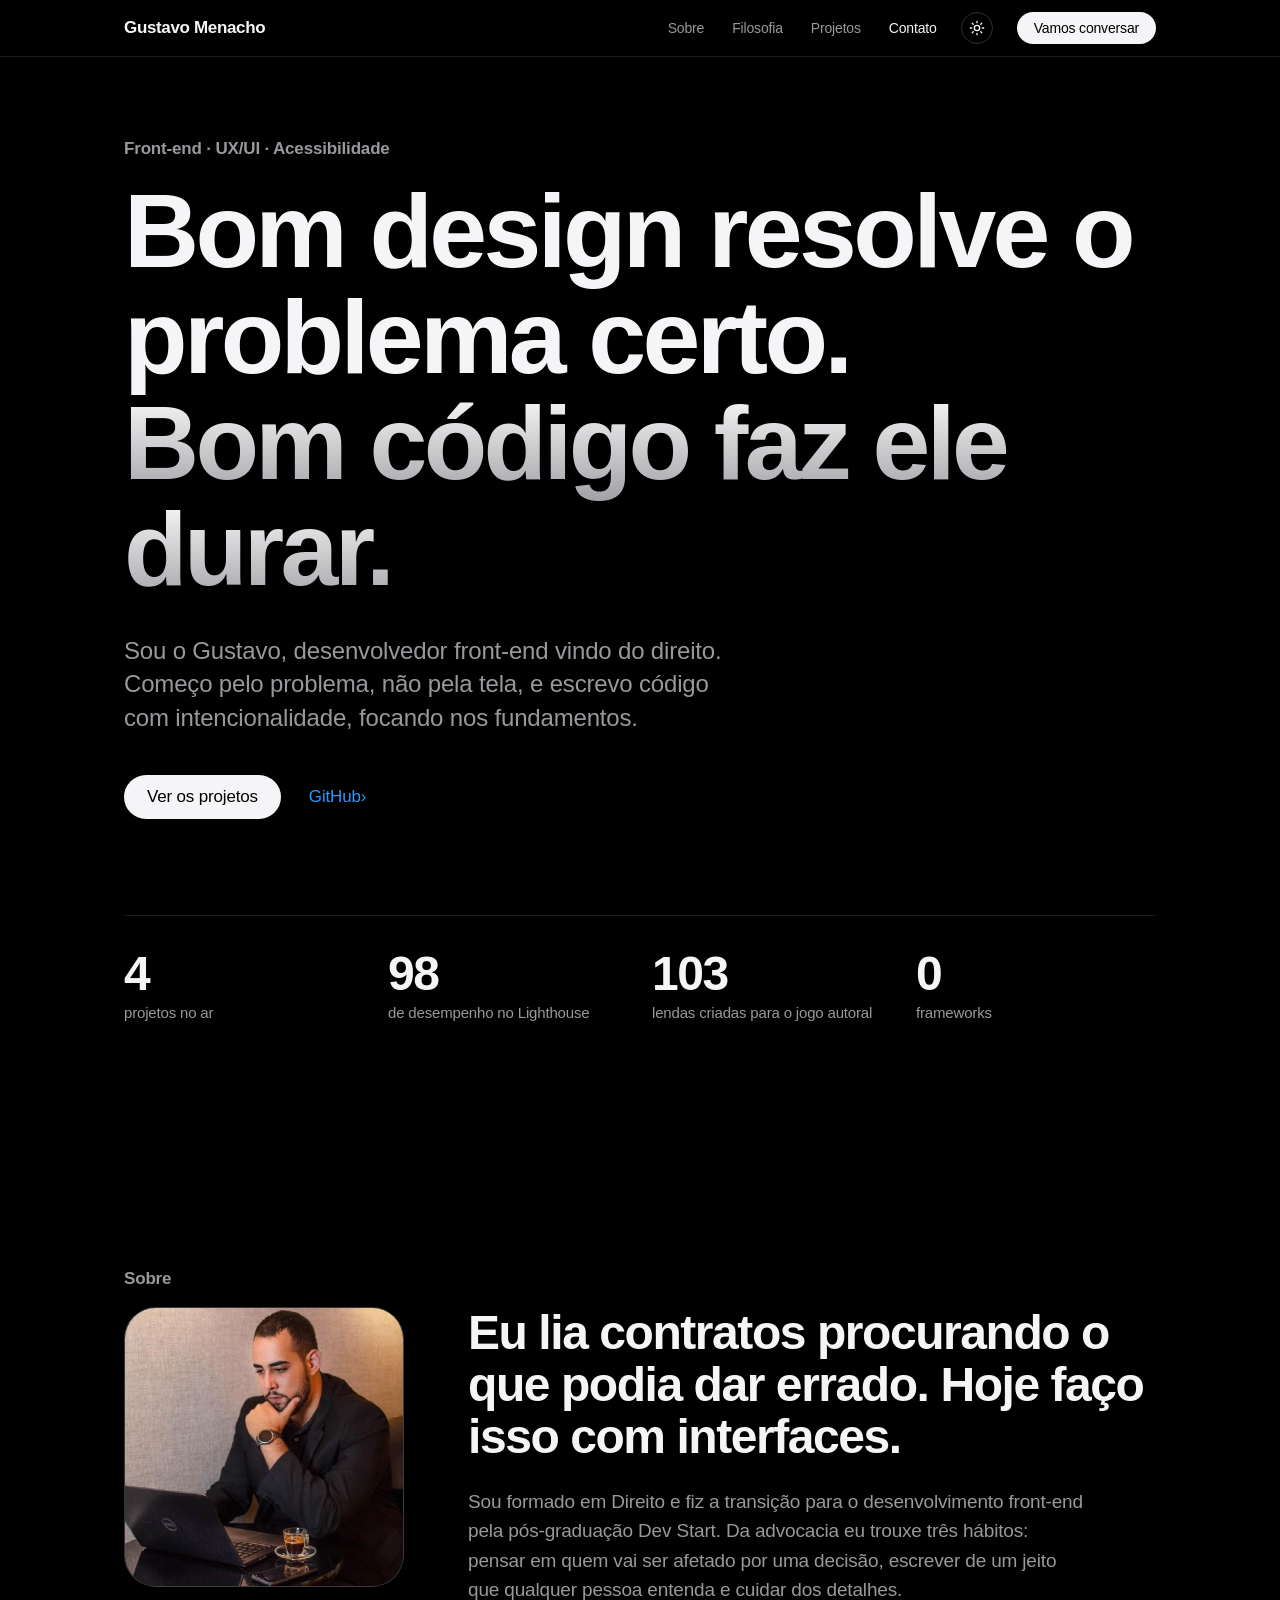
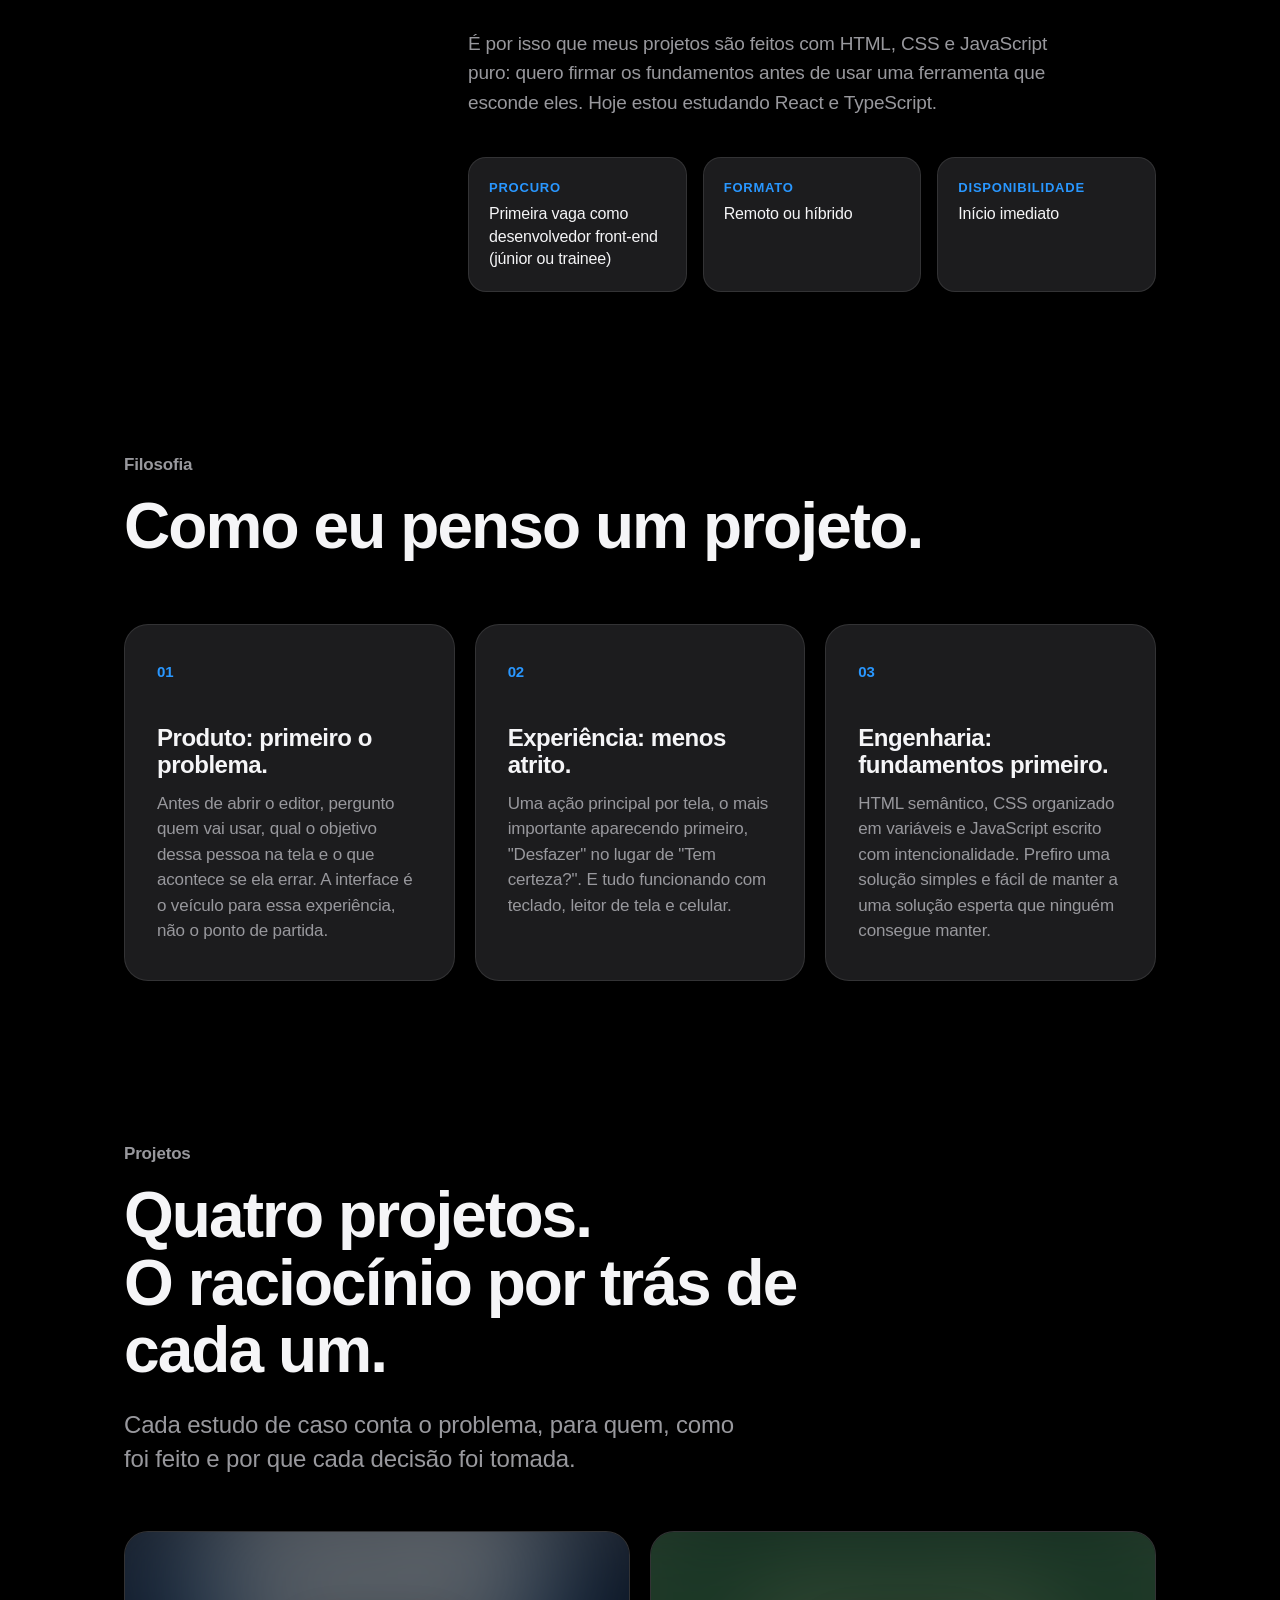
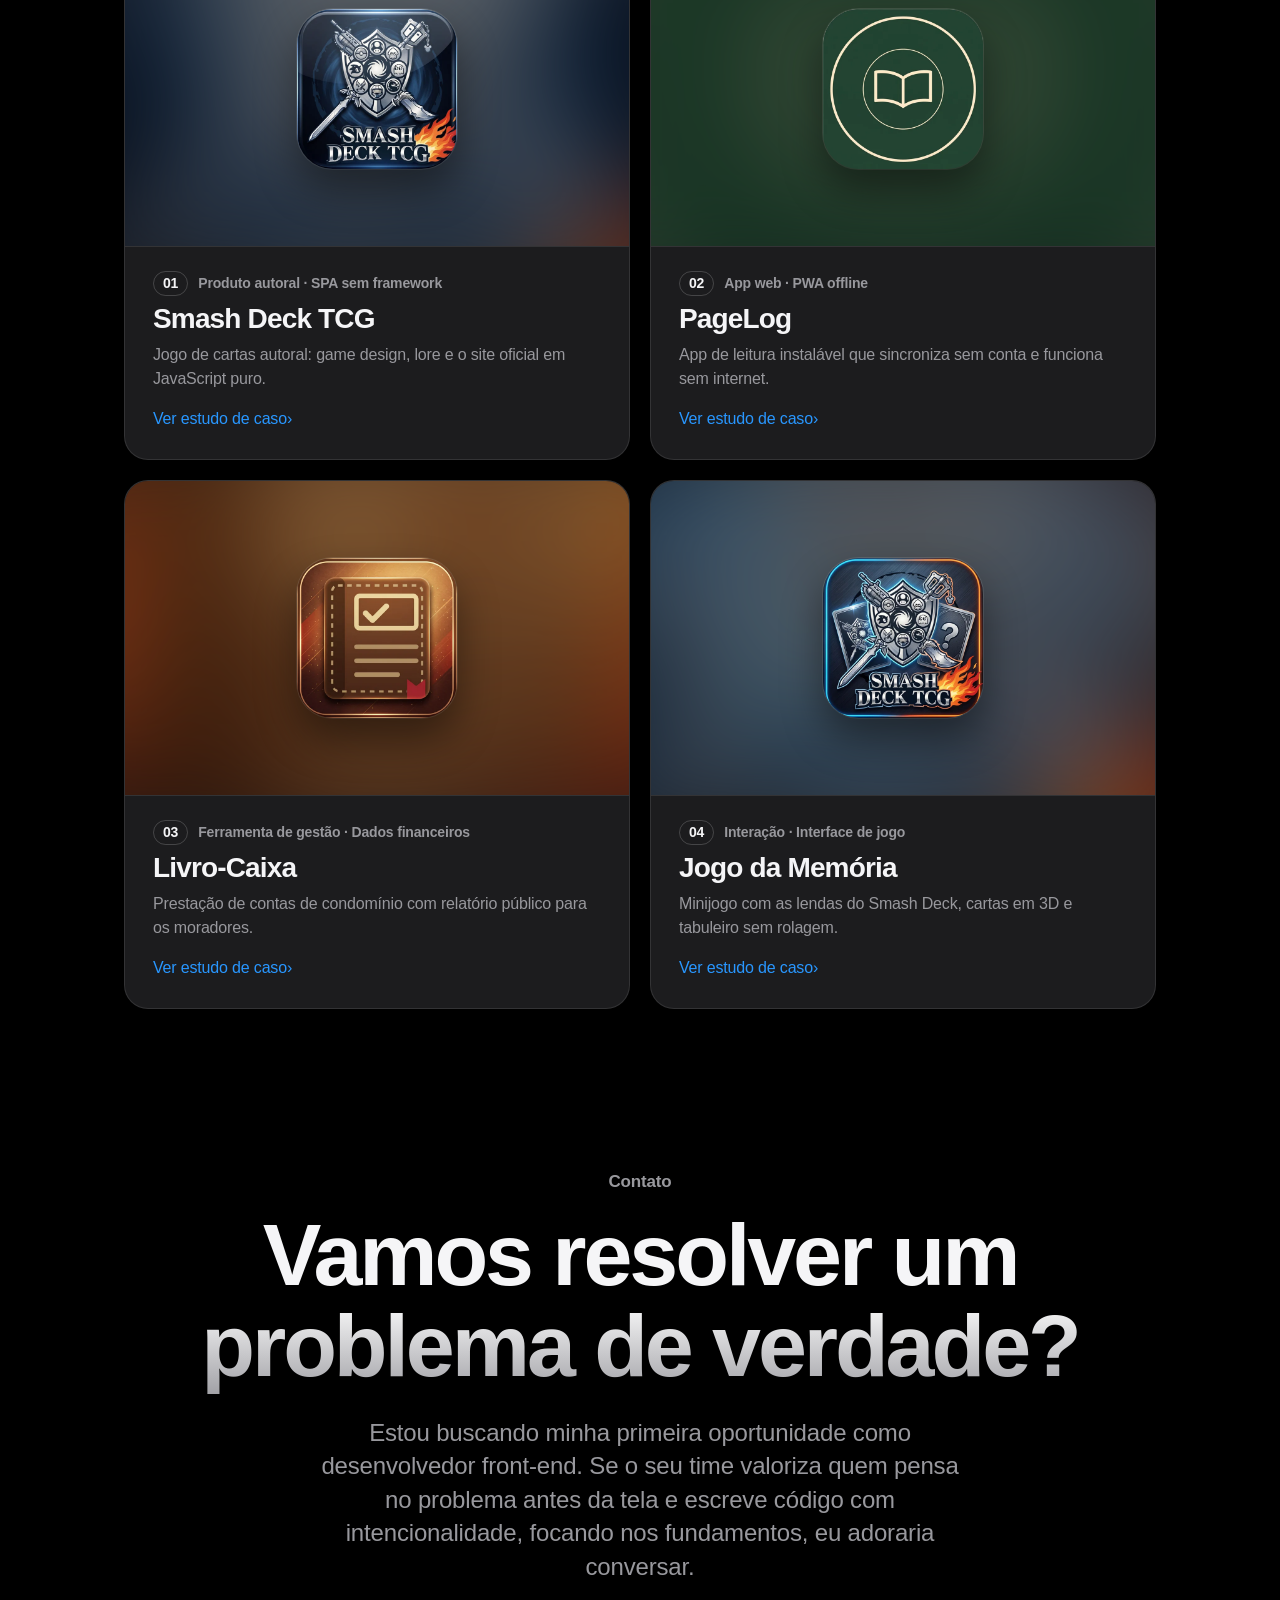
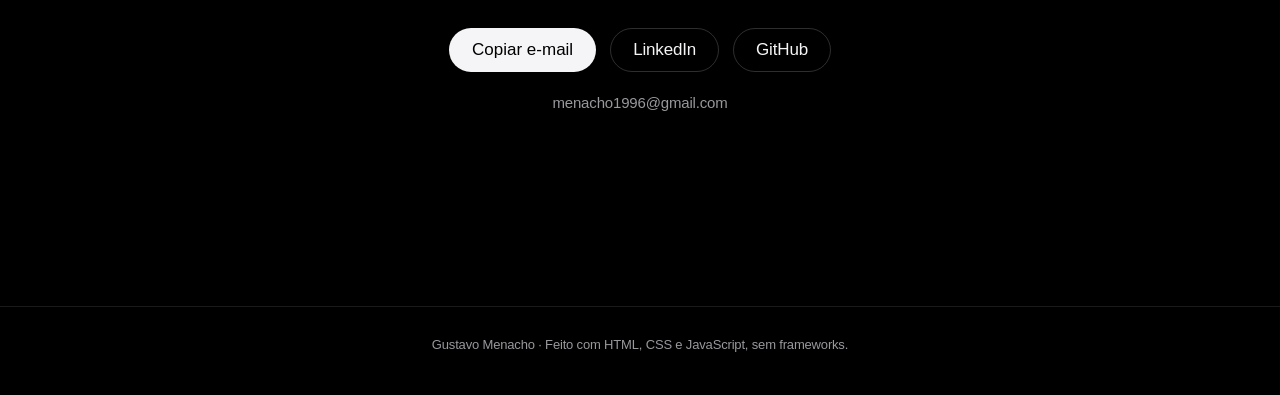
==== index.html @ 3d8b978d "primeira versão do portfólio" ====
<!doctype html>
<html lang="pt-BR">
  <head>
    <meta charset="UTF-8" />
    <meta name="viewport" content="width=device-width, initial-scale=1.0" />
    <title>Gustavo Menacho · Desenvolvedor Front-end</title>
    <meta
      name="description"
      content="Portfólio de Gustavo Menacho, desenvolvedor front-end. Quatro projetos contados pelo problema, pelas decisões e pelos resultados."
    />
    <meta name="theme-color" content="#000000" />

    <!-- previa quando o link e compartilhado (LinkedIn, WhatsApp...) -->
    <!-- depois de publicar, troque o endereco abaixo pelo endereco real do site -->
    <meta property="og:type" content="website" />
    <meta property="og:locale" content="pt_BR" />
    <meta property="og:url" content="https://gustavomenacho.netlify.app/" />
    <meta property="og:title" content="Gustavo Menacho · Desenvolvedor Front-end" />
    <meta property="og:description" content="Quatro projetos contados pelo problema, pelas decisões e pelos resultados. Do direito ao front-end." />
    <meta property="og:image" content="https://gustavomenacho.netlify.app/assets/og-imagem.jpg" />
    <meta property="og:image:width" content="1200" />
    <meta property="og:image:height" content="630" />
    <meta property="og:image:alt" content="Gustavo Menacho, desenvolvedor front-end, e prévias de quatro projetos" />
    <meta name="twitter:card" content="summary_large_image" />
    <link
      rel="icon"
      href="data:image/svg+xml,%3Csvg xmlns='http://www.w3.org/2000/svg' viewBox='0 0 64 64'%3E%3Crect width='64' height='64' rx='14' fill='%23000'/%3E%3Ctext x='50%25' y='54%25' text-anchor='middle' dominant-baseline='middle' font-family='Helvetica,Arial' font-weight='700' font-size='36' fill='%23f5f5f7'%3EG%3C/text%3E%3C/svg%3E"
    />
    <link rel="stylesheet" href="style.css" />
    <!-- avisa o css que o javascript esta ligado (as animacoes so escondem o conteudo nesse caso) -->
    <script>
      document.documentElement.classList.add("js");

      // aplica o tema salvo antes da pagina aparecer (pra nao piscar)
      let temaSalvo = null;
      try {
        temaSalvo = localStorage.getItem("portfolio-tema");
      } catch (error) {}
      if (temaSalvo === "light") {
        document.documentElement.dataset.theme = "light";
      }
    </script>
  </head>
  <body>
    <a class="skip-link" href="#conteudo">Pular para o conteúdo</a>

    <!-- ========== NAVEGACAO ========== -->
    <header class="nav">
      <nav class="nav-inner" aria-label="Principal">
        <a class="nav-logo" href="#topo">Gustavo Menacho</a>
        <ul class="nav-links">
          <li><a href="#sobre">Sobre</a></li>
          <li><a href="#filosofia">Filosofia</a></li>
          <li><a href="#projetos">Projetos</a></li>
          <li><a href="#contato">Contato</a></li>
        </ul>
        <!-- botao de tema: no escuro mostra o sol, no claro mostra a lua -->
        <button class="tema-botao" type="button" id="temaBotao" aria-label="Ativar tema claro">
          <svg class="icone-sol" viewBox="0 0 24 24" aria-hidden="true">
            <circle cx="12" cy="12" r="4" />
            <path d="M12 2v2M12 20v2M4.9 4.9l1.4 1.4M17.7 17.7l1.4 1.4M2 12h2M20 12h2M4.9 19.1l1.4-1.4M17.7 6.3l1.4-1.4" />
          </svg>
          <svg class="icone-lua" viewBox="0 0 24 24" aria-hidden="true">
            <path d="M20 14.5A8 8 0 0 1 9.5 4a8 8 0 1 0 10.5 10.5Z" />
          </svg>
        </button>
        <a class="pill pill-small" href="#contato">Vamos conversar</a>
      </nav>
    </header>

    <main id="conteudo">
      <!-- ========== HERO ========== -->
      <section class="hero" id="topo" aria-labelledby="hero-titulo">
        <p class="eyebrow reveal">Front-end · UX/UI · Acessibilidade</p>
        <h1 id="hero-titulo" class="hero-titulo reveal">
          Bom design resolve o problema certo.<br />
          <span class="texto-metal">Bom código faz ele durar.</span>
        </h1>
        <p class="hero-sub reveal">
          Sou o Gustavo, desenvolvedor front-end vindo do direito. Começo pelo problema, não pela tela,
          e escrevo código com intencionalidade, focando nos fundamentos.
        </p>
        <div class="hero-acoes reveal">
          <a class="pill" href="#projetos">Ver os projetos</a>
          <a class="link-seta" href="https://github.com/gustavomenacho" target="_blank" rel="noopener">GitHub</a>
        </div>

        <!-- numeros reais dos projetos (troque se mudarem) -->
        <ul class="numeros reveal" aria-label="Números dos projetos">
          <li><strong>4</strong><span>projetos no ar</span></li>
          <li><strong>98</strong><span>de desempenho no Lighthouse</span></li>
          <li><strong>103</strong><span>lendas criadas para o jogo autoral</span></li>
          <li><strong>0</strong><span>frameworks</span></li>
        </ul>
      </section>

      <!-- ========== SOBRE MIM ========== -->
      <section class="secao" id="sobre" aria-labelledby="sobre-titulo">
        <p class="eyebrow reveal">Sobre</p>
        <div class="sobre">
          <!-- foto em assets/foto.jpg (quadrada). se o arquivo sumir, aparecem as iniciais -->
          <div class="sobre-foto reveal">
            <img src="assets/foto.jpg" alt="Foto de Gustavo Menacho" width="400" height="400" />
            <span aria-hidden="true">GM</span>
          </div>
          <div class="sobre-texto">
            <h2 id="sobre-titulo" class="sobre-titulo reveal">Eu lia contratos procurando o que podia dar errado. Hoje faço isso com interfaces.</h2>
            <p class="reveal">
              Sou formado em Direito e fiz a transição para o desenvolvimento front-end pela pós-graduação
              Dev Start. Da advocacia eu trouxe três hábitos: pensar em quem vai ser afetado por uma decisão,
              escrever de um jeito que qualquer pessoa entenda e cuidar dos detalhes.
            </p>
            <p class="reveal">
              É por isso que meus projetos são feitos com HTML, CSS e JavaScript puro: quero firmar os fundamentos
              antes de usar uma ferramenta que esconde eles. Hoje estou estudando React e TypeScript.
            </p>

            <!-- confira e ajuste estas informacoes -->
            <dl class="procuro reveal">
              <div>
                <dt>Procuro</dt>
                <dd>Primeira vaga como desenvolvedor front-end (júnior ou trainee)</dd>
              </div>
              <div>
                <dt>Formato</dt>
                <dd>Remoto ou híbrido</dd>
              </div>
              <div>
                <dt>Disponibilidade</dt>
                <dd>Início imediato</dd>
              </div>
            </dl>
          </div>
        </div>
      </section>

      <!-- ========== MANIFESTO ========== -->
      <section class="secao" id="filosofia" aria-labelledby="filosofia-titulo">
        <p class="eyebrow reveal">Filosofia</p>
        <h2 id="filosofia-titulo" class="secao-titulo reveal">Como eu penso um projeto.</h2>

        <div class="pilares">
          <article class="pilar reveal">
            <span class="pilar-numero" aria-hidden="true">01</span>
            <h3>Produto: primeiro o problema.</h3>
            <p>
              Antes de abrir o editor, pergunto quem vai usar, qual o objetivo dessa pessoa na tela e o que
              acontece se ela errar. A interface é o veículo para essa experiência, não o ponto de partida.
            </p>
          </article>
          <article class="pilar reveal">
            <span class="pilar-numero" aria-hidden="true">02</span>
            <h3>Experiência: menos atrito.</h3>
            <p>
              Uma ação principal por tela, o mais importante aparecendo primeiro, "Desfazer" no lugar de
              "Tem certeza?". E tudo funcionando com teclado, leitor de tela e celular.
            </p>
          </article>
          <article class="pilar reveal">
            <span class="pilar-numero" aria-hidden="true">03</span>
            <h3>Engenharia: fundamentos primeiro.</h3>
            <p>
              HTML semântico, CSS organizado em variáveis e JavaScript escrito com intencionalidade. Prefiro
              uma solução simples e fácil de manter a uma solução esperta que ninguém consegue manter.
            </p>
          </article>
        </div>
      </section>

      <!-- ========== PROJETOS ========== -->
      <section class="secao" id="projetos" aria-labelledby="projetos-titulo">
        <p class="eyebrow reveal">Projetos</p>
        <h2 id="projetos-titulo" class="secao-titulo reveal">Quatro projetos.<br />O raciocínio por trás de cada um.</h2>
        <p class="secao-sub reveal">
          Cada estudo de caso conta o problema, para quem, como foi feito e por que cada decisão foi tomada.
        </p>

        <!-- cada projeto tem a sua pagina em projetos/. para adicionar um projeto novo, copie uma
             dessas paginas e coloque mais um cartao aqui (com o icone do app em assets/icone-nome.webp) -->
        <div class="projetos-grid">
          <a class="projeto-card reveal" href="projetos/smash-deck.html">
            <span class="projeto-card-imagem">
              <img class="projeto-card-fundo" src="assets/icone-smash.webp" alt="" loading="lazy" />
              <img class="projeto-card-icone" src="assets/icone-smash.webp" alt="" width="160" height="160" loading="lazy" />
            </span>
            <span class="projeto-card-texto">
              <span class="projeto-card-categoria"><span>01</span> Produto autoral · SPA sem framework</span>
              <strong>Smash Deck TCG</strong>
              <span class="projeto-card-linha">Jogo de cartas autoral: game design, lore e o site oficial em JavaScript puro.</span>
              <span class="link-seta">Ver estudo de caso</span>
            </span>
          </a>
          <a class="projeto-card reveal" href="projetos/pagelog.html">
            <span class="projeto-card-imagem">
              <img class="projeto-card-fundo" src="assets/icone-pagelog.webp" alt="" loading="lazy" />
              <img class="projeto-card-icone" src="assets/icone-pagelog.webp" alt="" width="160" height="160" loading="lazy" />
            </span>
            <span class="projeto-card-texto">
              <span class="projeto-card-categoria"><span>02</span> App web · PWA offline</span>
              <strong>PageLog</strong>
              <span class="projeto-card-linha">App de leitura instalável que sincroniza sem conta e funciona sem internet.</span>
              <span class="link-seta">Ver estudo de caso</span>
            </span>
          </a>
          <a class="projeto-card reveal" href="projetos/livro-caixa.html">
            <span class="projeto-card-imagem">
              <img class="projeto-card-fundo" src="assets/icone-livro.webp" alt="" loading="lazy" />
              <img class="projeto-card-icone" src="assets/icone-livro.webp" alt="" width="160" height="160" loading="lazy" />
            </span>
            <span class="projeto-card-texto">
              <span class="projeto-card-categoria"><span>03</span> Ferramenta de gestão · Dados financeiros</span>
              <strong>Livro-Caixa</strong>
              <span class="projeto-card-linha">Prestação de contas de condomínio com relatório público para os moradores.</span>
              <span class="link-seta">Ver estudo de caso</span>
            </span>
          </a>
          <a class="projeto-card reveal" href="projetos/jogo-da-memoria.html">
            <span class="projeto-card-imagem">
              <img class="projeto-card-fundo" src="assets/icone-memoria.webp" alt="" loading="lazy" />
              <img class="projeto-card-icone" src="assets/icone-memoria.webp" alt="" width="160" height="160" loading="lazy" />
            </span>
            <span class="projeto-card-texto">
              <span class="projeto-card-categoria"><span>04</span> Interação · Interface de jogo</span>
              <strong>Jogo da Memória</strong>
              <span class="projeto-card-linha">Minijogo com as lendas do Smash Deck, cartas em 3D e tabuleiro sem rolagem.</span>
              <span class="link-seta">Ver estudo de caso</span>
            </span>
          </a>
        </div>
      </section>

      <!-- ========== CONTATO ========== -->
      <section class="secao contato" id="contato" aria-labelledby="contato-titulo">
        <p class="eyebrow reveal">Contato</p>
        <h2 id="contato-titulo" class="contato-titulo reveal">
          Vamos resolver um<br /><span class="texto-metal">problema de verdade?</span>
        </h2>
        <p class="secao-sub reveal">
          Estou buscando minha primeira oportunidade como desenvolvedor front-end. Se o seu time valoriza quem
          pensa no problema antes da tela e escreve código com intencionalidade, focando nos fundamentos,
          eu adoraria conversar.
        </p>
        <div class="contato-acoes reveal">
          <!-- troque o e-mail aqui e no data-email -->
          <button class="pill" type="button" id="copiarEmail" data-email="menacho1996@gmail.com">
            <span id="copiarTexto">Copiar e-mail</span>
          </button>
          <a class="pill pill-ghost" href="https://www.linkedin.com/in/gustavomenacho/" target="_blank" rel="noopener">LinkedIn</a>
          <a class="pill pill-ghost" href="https://github.com/gustavomenacho" target="_blank" rel="noopener">GitHub</a>
        </div>
        <p class="contato-email reveal">menacho1996@gmail.com</p>
        <p class="aviso" id="aviso" role="status" aria-live="polite"></p>
      </section>
    </main>

    <footer class="rodape">
      <p>Gustavo Menacho · Feito com HTML, CSS e JavaScript, sem frameworks.</p>
    </footer>


    <script src="script.js"></script>
  </body>
</html>
---- style.css ----
/* Portfólio - Gustavo Menacho */

/* cores e medidas (mude aqui para trocar o visual todo) */
:root {
  --fundo: #000000;
  --card: #1c1c1e; /* cinza um pouco mais claro pra separar bem do fundo preto */
  --card-2: #242426;
  --texto: #f5f5f7;
  --texto-2: #98989d; /* um pouco mais claro pra manter o contraste em cima do card */
  --azul: #2997ff;
  --borda: rgba(255, 255, 255, 0.1);
  --borda-forte: rgba(255, 255, 255, 0.18);
  --texto-card: #d2d2d7;
  --metal-1: #ffffff;
  --metal-2: #a1a1a6;
  --nav-fundo: rgba(0, 0, 0, 0.65);
  --hover-sutil: rgba(255, 255, 255, 0.06);
  --verde: #30d158;
  --verde-texto: #000000;
  --citacao-fundo: #161618;
  --citacao-meio: rgba(255, 255, 255, 0.08);
  --brilho: rgba(41, 151, 255, 0.35);
  --foto-fundo-1: #2a2a2c;
  --foto-fundo-2: #1c1c1e;
  --iniciais: #48484a;
  --listra: rgba(255, 255, 255, 0.04);
  --lightbox-fundo: rgba(0, 0, 0, 0.86);
  --botao-fundo: rgba(22, 22, 23, 0.8);
  --botao-fundo-hover: #2c2c2e;
  --sombra-card: none;
  color-scheme: dark;

  --fonte: -apple-system, BlinkMacSystemFont, "SF Pro Display", "SF Pro Text", "Inter", "Segoe UI", Roboto, sans-serif;

  --largura: 1080px;
  --raio: 24px;
  --nav-altura: 56px;
  --ease: cubic-bezier(0.2, 0.8, 0.2, 1);
}

/* tema claro: so troca os valores das variaveis */
:root[data-theme="light"] {
  --fundo: #f5f5f7;
  --card: #ffffff;
  --card-2: #fafafc;
  --texto: #1d1d1f;
  --texto-2: #6e6e73;
  --azul: #0066cc;
  --borda: rgba(0, 0, 0, 0.08);
  --borda-forte: rgba(0, 0, 0, 0.16);
  --texto-card: #3a3a3c;
  --metal-1: #1d1d1f;
  --metal-2: #6e6e73;
  --nav-fundo: rgba(245, 245, 247, 0.75);
  --hover-sutil: rgba(0, 0, 0, 0.05);
  --verde: #248a3d;
  --verde-texto: #ffffff;
  --citacao-fundo: #ffffff;
  --citacao-meio: rgba(0, 0, 0, 0.06);
  --brilho: rgba(0, 102, 204, 0.18);
  --foto-fundo-1: #ffffff;
  --foto-fundo-2: #e8e8ed;
  --iniciais: #c7c7cc;
  --listra: rgba(0, 0, 0, 0.04);
  --lightbox-fundo: rgba(245, 245, 247, 0.94);
  --botao-fundo: rgba(255, 255, 255, 0.9);
  --botao-fundo-hover: #e8e8ed;
  --sombra-card: 0 2px 14px rgba(0, 0, 0, 0.05);
  color-scheme: light;
}

/* reset */
*,
*::before,
*::after {
  box-sizing: border-box;
}

body,
h1, h2, h3, h4, p, ul, figure, blockquote {
  margin: 0;
  padding: 0;
}

ul {
  list-style: none;
}

img {
  display: block;
  max-width: 100%;
}

button {
  font: inherit;
  color: inherit;
}

html {
  scroll-behavior: smooth;
  scroll-padding-top: calc(var(--nav-altura) + 24px);
}

body {
  background: var(--fundo);
  color: var(--texto);
  font-family: var(--fonte);
  font-size: 17px;
  line-height: 1.5;
  letter-spacing: -0.01em;
  -webkit-font-smoothing: antialiased;
  -moz-osx-font-smoothing: grayscale;
}

a {
  color: inherit;
  text-decoration: none;
}

:focus-visible {
  outline: 2px solid var(--azul);
  outline-offset: 3px;
  border-radius: 8px;
}

.skip-link {
  position: absolute;
  left: 16px;
  top: -60px;
  z-index: 100;
  padding: 8px 14px;
  border-radius: 999px;
  background: var(--texto);
  color: var(--fundo);
  font-weight: 600;
}

.skip-link:focus {
  top: 12px;
}

/* textos com brilho metalico */
.texto-metal {
  background: linear-gradient(180deg, var(--metal-1) 0%, var(--metal-2) 100%);
  -webkit-background-clip: text;
  background-clip: text;
  color: transparent;
}

/* ---------- navegacao ---------- */
.nav {
  position: fixed;
  top: 0;
  left: 0;
  right: 0;
  z-index: 50;
  background: var(--nav-fundo);
  backdrop-filter: saturate(180%) blur(20px);
  -webkit-backdrop-filter: saturate(180%) blur(20px);
  border-bottom: 1px solid var(--borda);
}

.nav-inner {
  max-width: var(--largura);
  height: var(--nav-altura);
  margin: 0 auto;
  padding: 0 24px;
  display: flex;
  align-items: center;
  gap: 24px;
}

.nav-logo {
  font-size: 17px;
  font-weight: 600;
  letter-spacing: -0.02em;
}

.nav-links {
  display: flex;
  gap: 28px;
  margin-left: auto;
}

.nav-links a {
  font-size: 14px;
  color: var(--texto-2);
  transition: color 0.2s;
}

.nav-links a:hover,
.nav-links a.ativo {
  color: var(--texto);
}

/* ---------- botoes ---------- */
.pill {
  display: inline-flex;
  align-items: center;
  justify-content: center;
  min-height: 44px;
  padding: 0 22px;
  border: 1px solid transparent;
  border-radius: 999px;
  background: var(--texto);
  color: var(--fundo);
  font-size: 17px;
  font-weight: 500;
  cursor: pointer;
  transition: transform 0.3s var(--ease), background-color 0.2s, border-color 0.2s;
}

.pill:hover {
  transform: scale(1.03);
}

.pill:active {
  transform: scale(0.98);
}

.pill-small {
  min-height: 32px;
  padding: 0 16px;
  font-size: 14px;
}

.pill-ghost {
  background: transparent;
  color: var(--texto);
  border-color: var(--borda-forte);
}

.pill-ghost:hover {
  background: var(--hover-sutil);
}

.pill.copiado {
  background: var(--verde);
  color: var(--verde-texto);
}

/* link com setinha › estilo apple */
.link-seta {
  color: var(--azul);
  font-size: 17px;
}

.link-seta::after {
  content: " ›";
  display: inline-block;
  transition: transform 0.3s var(--ease);
}

.link-seta:hover {
  text-decoration: underline;
  text-underline-offset: 4px;
}

.link-seta:hover::after {
  transform: translateX(3px);
}

/* ---------- layout base ---------- */
main {
  padding-top: var(--nav-altura);
}

.hero,
.secao {
  max-width: var(--largura);
  margin: 0 auto;
  padding: 0 24px;
}

.secao {
  padding-top: 160px;
}

.eyebrow {
  margin-bottom: 16px;
  color: var(--texto-2);
  font-size: 17px;
  font-weight: 600;
}

.secao-titulo {
  max-width: 820px;
  font-size: clamp(40px, 6vw, 64px);
  font-weight: 700;
  line-height: 1.05;
  letter-spacing: -0.03em;
}

.secao-sub {
  max-width: 640px;
  margin-top: 24px;
  color: var(--texto-2);
  font-size: clamp(19px, 2.2vw, 24px);
  line-height: 1.4;
}

/* ---------- hero ---------- */
.hero {
  min-height: calc(100vh - var(--nav-altura));
  display: flex;
  flex-direction: column;
  justify-content: center;
  padding-top: 80px;
  padding-bottom: 80px;
}

.hero-titulo {
  font-size: clamp(48px, 8.5vw, 104px);
  font-weight: 700;
  line-height: 1.02;
  letter-spacing: -0.035em;
}

.hero-sub {
  max-width: 620px;
  margin-top: 32px;
  color: var(--texto-2);
  font-size: clamp(19px, 2.2vw, 24px);
  line-height: 1.4;
}

.hero-acoes {
  display: flex;
  flex-wrap: wrap;
  align-items: center;
  gap: 28px;
  margin-top: 40px;
}

.numeros {
  display: grid;
  grid-template-columns: repeat(4, 1fr);
  gap: 24px;
  margin-top: 96px;
  padding-top: 32px;
  border-top: 1px solid var(--borda);
}

.numeros strong {
  display: block;
  font-size: clamp(32px, 4vw, 48px);
  font-weight: 700;
  letter-spacing: -0.03em;
  line-height: 1.1;
}

.numeros span {
  color: var(--texto-2);
  font-size: 15px;
}

/* ---------- manifesto ---------- */
.pilares {
  display: grid;
  grid-template-columns: repeat(3, 1fr);
  gap: 20px;
  margin-top: 64px;
}

.pilar {
  padding: 36px 32px;
  background: var(--card);
  border: 1px solid var(--borda);
  border-radius: var(--raio);
}

.pilar-numero {
  display: block;
  margin-bottom: 40px;
  color: var(--azul);
  font-size: 15px;
  font-weight: 600;
  font-variant-numeric: tabular-nums;
}

.pilar h3 {
  margin-bottom: 12px;
  font-size: 24px;
  font-weight: 700;
  line-height: 1.15;
  letter-spacing: -0.02em;
}

.pilar p {
  color: var(--texto-2);
}

/* ---------- projetos ---------- */
.projeto {
  margin-top: 140px;
  padding-top: 64px;
  border-top: 1px solid var(--borda);
}

.projeto-categoria {
  display: flex;
  align-items: center;
  gap: 12px;
  margin-bottom: 20px;
  color: var(--texto-2);
  font-size: 15px;
  font-weight: 600;
}

.projeto-categoria span {
  padding: 2px 10px;
  border: 1px solid var(--borda-forte);
  border-radius: 999px;
  color: var(--texto);
  font-variant-numeric: tabular-nums;
}

.projeto-titulo {
  max-width: 860px;
  font-size: clamp(36px, 5.2vw, 56px);
  font-weight: 700;
  line-height: 1.05;
  letter-spacing: -0.03em;
}

.projeto-resumo {
  max-width: 640px;
  margin-top: 20px;
  color: var(--texto-2);
  font-size: clamp(19px, 2vw, 21px);
  line-height: 1.45;
}

.projeto-links {
  display: flex;
  flex-wrap: wrap;
  gap: 28px;
  margin-top: 24px;
}

/* bento grid: 12 colunas, cards de 7 e 5 alternando */
.bento {
  display: grid;
  grid-template-columns: repeat(12, 1fr);
  gap: 20px;
  margin-top: 56px;
}

.card {
  grid-column: span 5;
  padding: 32px;
  background: var(--card);
  border: 1px solid var(--borda);
  border-radius: var(--raio);
  transition: border-color 0.3s, transform 0.5s var(--ease);
}

.card-grande {
  grid-column: span 7;
}

.card:hover {
  border-color: var(--borda-forte);
  transform: translateY(-4px);
}

.card-rotulo {
  margin-bottom: 14px;
  color: var(--azul);
  font-size: 13px;
  font-weight: 600;
  letter-spacing: 0.06em;
  text-transform: uppercase;
}

.card p {
  color: var(--texto-card);
  font-size: 17px;
  line-height: 1.55;
}

/* palavras-chave em negrito: brancas, pra o olho achar rapido */
.card p strong {
  color: var(--texto);
  font-weight: 600;
}

.card-metricas {
  background: linear-gradient(160deg, var(--card-2) 0%, var(--card) 60%);
}

.metricas {
  display: grid;
  grid-template-columns: repeat(2, 1fr);
  gap: 16px;
  margin-top: 28px;
  padding-top: 24px;
  border-top: 1px solid var(--borda);
}

.metricas strong {
  display: block;
  font-size: clamp(24px, 2.6vw, 32px);
  font-weight: 700;
  letter-spacing: -0.03em;
  line-height: 1.1;
}

.metricas span {
  color: var(--texto-2);
  font-size: 14px;
}

/* caixinha de entusiasmo: borda com degrade e brilho suave */
.entusiasmo {
  position: relative;
  margin-top: 20px;
  padding: 48px 56px;
  border: 1px solid transparent;
  border-radius: var(--raio);
  background:
    linear-gradient(var(--citacao-fundo), var(--citacao-fundo)) padding-box,
    linear-gradient(135deg, rgba(41, 151, 255, 0.7), var(--citacao-meio) 45%, rgba(191, 90, 242, 0.6)) border-box;
  box-shadow: 0 0 60px -20px var(--brilho);
}

.entusiasmo p {
  font-size: clamp(22px, 2.8vw, 30px);
  font-weight: 600;
  line-height: 1.3;
  letter-spacing: -0.02em;
}

.entusiasmo footer {
  margin-top: 20px;
  color: var(--texto-2);
  font-size: 15px;
}

/* galeria */
.galeria {
  display: grid;
  gap: 20px;
  margin-top: 20px;
}

.galeria-2 {
  grid-template-columns: repeat(2, 1fr);
}

/* 3 imagens: a principal ocupa a linha toda e as outras duas ficam embaixo */
.galeria-3 {
  grid-template-columns: 1fr 1fr;
}

.galeria-3 .foto-larga {
  grid-column: span 2;
}

.galeria-3 .foto-larga .foto-botao {
  aspect-ratio: 16 / 8;
}

.foto figcaption {
  margin-top: 14px;
  color: var(--texto-2);
  font-size: 15px;
  line-height: 1.5;
}

.foto figcaption strong {
  display: block;
  color: var(--texto);
  font-weight: 600;
}

.foto-botao {
  position: relative;
  display: block;
  width: 100%;
  aspect-ratio: 16 / 10;
  padding: 0;
  border: 1px solid var(--borda);
  border-radius: 18px;
  background: var(--card);
  overflow: hidden;
  cursor: zoom-in;
}

.foto-botao img {
  width: 100%;
  height: 100%;
  object-fit: cover;
  object-position: top;
  transition: transform 0.8s var(--ease);
}

.foto-botao:hover img {
  transform: scale(1.03);
}

/* imagens de celular: mostra inteira, sem cortar */
.foto-celular .foto-botao {
  background: radial-gradient(circle at 50% 30%, var(--foto-fundo-1), var(--foto-fundo-2));
}

.foto-celular .foto-botao img {
  object-fit: contain;
  padding: 16px 0;
}

.galeria-2 .foto-celular .foto-botao {
  aspect-ratio: 16 / 10;
}

/* se a imagem nao existir, mostra um aviso no lugar */
.foto-botao.sem-imagem img {
  display: none;
}

.foto-botao.sem-imagem::after {
  content: attr(data-full);
  position: absolute;
  inset: 0;
  display: grid;
  place-items: center;
  color: var(--texto-2);
  font-size: 13px;
  background:
    linear-gradient(135deg, var(--listra) 25%, transparent 25%) 0 0 / 24px 24px,
    var(--card);
}

/* ---------- contato ---------- */
.contato {
  padding-bottom: 160px;
  text-align: center;
}

.contato .secao-sub {
  margin-left: auto;
  margin-right: auto;
}

.contato-titulo {
  font-size: clamp(44px, 7vw, 88px);
  font-weight: 700;
  line-height: 1.03;
  letter-spacing: -0.035em;
}

.contato-acoes {
  display: flex;
  flex-wrap: wrap;
  justify-content: center;
  gap: 14px;
  margin-top: 44px;
}

.contato-email {
  margin-top: 20px;
  color: var(--texto-2);
  font-size: 15px;
}

.aviso {
  min-height: 24px;
  margin-top: 8px;
  color: var(--verde);
  font-size: 15px;
}

.rodape {
  padding: 28px 24px 40px;
  border-top: 1px solid var(--borda);
  text-align: center;
  color: var(--texto-2);
  font-size: 13px;
}

/* ---------- lightbox ---------- */
.lightbox {
  max-width: 100vw;
  max-height: 100vh;
  width: 100vw;
  height: 100vh;
  padding: 0;
  border: none;
  background: transparent;
  color: var(--texto);
}

.lightbox::backdrop {
  background: var(--lightbox-fundo);
  backdrop-filter: blur(20px);
  -webkit-backdrop-filter: blur(20px);
}

.lightbox[open] {
  display: grid;
  place-items: center;
  animation: lightbox-entra 0.4s var(--ease);
}

@keyframes lightbox-entra {
  from {
    opacity: 0;
    transform: scale(0.96);
  }
  to {
    opacity: 1;
    transform: none;
  }
}

.lightbox-figura {
  max-width: min(1200px, 92vw);
  text-align: center;
}

.lightbox-figura img {
  max-width: 100%;
  max-height: 80vh;
  margin: 0 auto;
  border-radius: 16px;
  border: 1px solid var(--borda);
}

.lightbox-figura figcaption {
  max-width: 640px;
  margin: 18px auto 0;
  color: var(--texto-2);
  font-size: 15px;
}

.lightbox-figura figcaption strong {
  display: block;
  color: var(--texto);
}

.lightbox-fechar {
  position: fixed;
  top: 20px;
  right: 20px;
  width: 44px;
  height: 44px;
  border: 1px solid var(--borda-forte);
  border-radius: 50%;
  background: var(--botao-fundo);
  font-size: 26px;
  line-height: 1;
  cursor: pointer;
}

.lightbox-fechar:hover {
  background: var(--botao-fundo-hover);
}

/* ---------- animacao de entrada ---------- */
/* so esconde se o javascript estiver ativo (o script coloca a classe "js" no html) */
.js .reveal {
  opacity: 0;
  transform: translateY(32px);
  transition: opacity 0.9s var(--ease), transform 0.9s var(--ease);
}

.js .reveal.visivel {
  opacity: 1;
  transform: none;
}

/* ---------- responsivo ---------- */
@media (max-width: 900px) {
  .pilares {
    grid-template-columns: 1fr;
  }

  .card,
  .card-grande {
    grid-column: span 12;
  }

  .numeros {
    grid-template-columns: repeat(2, 1fr);
    margin-top: 64px;
  }
}

@media (max-width: 640px) {
  body {
    font-size: 16px;
  }

  .nav-links {
    display: none;
  }

  .nav-inner .pill-small {
    margin-left: auto;
  }

  .secao {
    padding-top: 112px;
  }

  .projeto {
    margin-top: 96px;
    padding-top: 48px;
  }

  .card {
    padding: 26px 22px;
  }

  .entusiasmo {
    padding: 32px 24px;
  }

  .galeria-2,
  .galeria-3 {
    grid-template-columns: 1fr;
  }

  .galeria-3 .foto-larga {
    grid-column: span 1;
  }

  .galeria-3 .foto-larga .foto-botao {
    aspect-ratio: 16 / 10;
  }

  .foto-celular .foto-botao {
    aspect-ratio: 4 / 5;
  }

  .metricas {
    grid-template-columns: 1fr;
  }
}

/* quem pede menos movimento nao ve animacao */
@media (prefers-reduced-motion: reduce) {
  html {
    scroll-behavior: auto;
  }

  *,
  *::before,
  *::after {
    animation: none !important;
    transition: none !important;
  }

  .js .reveal {
    opacity: 1;
    transform: none;
  }
}

/* ---------- sobre mim ---------- */
.sobre {
  display: grid;
  grid-template-columns: 280px 1fr;
  gap: 64px;
  align-items: start;
}

.sobre-foto {
  position: relative;
  aspect-ratio: 1 / 1;
  border-radius: 32px;
  overflow: hidden;
  background: linear-gradient(145deg, var(--foto-fundo-1), var(--foto-fundo-2));
  border: 1px solid var(--borda);
}

.sobre-foto img {
  position: relative;
  z-index: 1;
  width: 100%;
  height: 100%;
  object-fit: cover;
}

/* iniciais que aparecem quando ainda nao tem foto */
.sobre-foto span {
  position: absolute;
  inset: 0;
  display: grid;
  place-items: center;
  font-size: 88px;
  font-weight: 700;
  letter-spacing: -0.04em;
  color: var(--iniciais);
}

.sobre-foto.sem-foto img {
  display: none;
}

.sobre-titulo {
  font-size: clamp(32px, 4.4vw, 48px);
  font-weight: 700;
  line-height: 1.08;
  letter-spacing: -0.03em;
}

.sobre-texto p {
  max-width: 620px;
  margin-top: 24px;
  color: var(--texto-2);
  font-size: 19px;
  line-height: 1.55;
}

.procuro {
  display: grid;
  grid-template-columns: repeat(3, 1fr);
  gap: 16px;
  margin: 40px 0 0;
}

.procuro div {
  padding: 20px;
  background: var(--card);
  border: 1px solid var(--borda);
  border-radius: 18px;
}

.procuro dt {
  margin-bottom: 6px;
  color: var(--azul);
  font-size: 13px;
  font-weight: 600;
  letter-spacing: 0.06em;
  text-transform: uppercase;
}

.procuro dd {
  margin: 0;
  font-size: 16px;
  line-height: 1.4;
}

/* ---------- antes e depois ---------- */
/* trailer do smash deck */
.trailer {
  margin-top: 48px;
}

.trailer video {
  display: block;
  width: 100%;
  aspect-ratio: 16 / 9;
  border: 1px solid var(--borda);
  border-radius: var(--raio);
  background: #000;
  box-shadow: var(--sombra-card);
}

.trailer figcaption {
  margin-top: 12px;
  color: var(--texto-2);
  font-size: 14px;
  text-align: center;
}

.antes-depois {
  display: grid;
  grid-template-columns: 1fr 1fr;
  gap: 20px;
  margin-top: 48px;
}

.ad-item figcaption {
  display: flex;
  align-items: center;
  gap: 10px;
  margin-top: 12px;
  color: var(--texto-2);
  font-size: 15px;
}

.ad-tag {
  padding: 2px 10px;
  border: 1px solid var(--borda-forte);
  border-radius: 999px;
  color: var(--texto);
  font-size: 13px;
  font-weight: 600;
}

.ad-tag-depois {
  border-color: rgba(41, 151, 255, 0.5);
  color: var(--azul);
}

/* a imagem do "antes" fica um pouco apagada, como uma foto antiga */
.ad-item:first-child .foto-botao img {
  filter: grayscale(0.4) brightness(0.85);
}

.ad-legenda {
  grid-column: span 2;
  max-width: 760px;
  color: var(--texto-2);
  font-size: 17px;
}

.ad-legenda strong {
  color: var(--texto);
}

/* galeria com uma imagem so */
.galeria-1 {
  grid-template-columns: 1fr;
}

.galeria-1 .foto-botao {
  aspect-ratio: 16 / 8;
}

/* ---------- responsivo das partes novas ---------- */
@media (max-width: 900px) {
  .sobre {
    grid-template-columns: 200px 1fr;
    gap: 40px;
  }

  .procuro {
    grid-template-columns: 1fr;
  }
}

@media (max-width: 640px) {
  .sobre {
    grid-template-columns: 1fr;
    gap: 32px;
  }

  .sobre-foto {
    width: 160px;
    border-radius: 24px;
  }

  .sobre-foto span {
    font-size: 56px;
  }

  .antes-depois {
    grid-template-columns: 1fr;
  }

  .ad-legenda {
    grid-column: span 1;
  }

  .galeria-1 .foto-botao {
    aspect-ratio: 4 / 5;
  }
}

/* ---------- tema claro / escuro ---------- */

/* no tema claro os cards ganham uma sombra leve (no escuro a variavel e "none") */
.card,
.pilar,
.procuro div,
.foto-botao {
  box-shadow: var(--sombra-card);
}

/* troca de cor suave quando muda o tema */
body,
.nav,
.card,
.pilar {
  transition: background-color 0.4s, color 0.4s, border-color 0.3s;
}

.tema-botao {
  display: grid;
  place-items: center;
  width: 32px;
  height: 32px;
  margin-left: auto;
  padding: 0;
  border: 1px solid var(--borda-forte);
  border-radius: 50%;
  background: transparent;
  color: var(--texto);
  cursor: pointer;
  transition: background-color 0.2s, transform 0.3s var(--ease);
}

.tema-botao:hover {
  background: var(--hover-sutil);
  transform: rotate(-15deg);
}

.tema-botao svg {
  width: 16px;
  height: 16px;
  fill: none;
  stroke: currentColor;
  stroke-width: 2;
  stroke-linecap: round;
  stroke-linejoin: round;
}

/* no escuro mostra o sol (pra ir pro claro), no claro mostra a lua */
.icone-lua {
  display: none;
}

:root[data-theme="light"] .icone-sol {
  display: none;
}

:root[data-theme="light"] .icone-lua {
  display: block;
}

/* o botao de tema fica antes do "Vamos conversar" */
.nav-links {
  margin-left: auto;
}

.nav-links + .tema-botao {
  margin-left: 0;
}

@media (max-width: 640px) {
  .nav-inner .pill-small {
    margin-left: 0;
  }

  /* no celular os links somem, entao o botao de tema vai pra direita */
  .nav-links + .tema-botao {
    margin-left: auto;
  }

  .nav-inner {
    gap: 12px;
  }
}

/* ---------- cartoes dos projetos (pagina inicial) ---------- */
.projetos-grid {
  display: grid;
  grid-template-columns: repeat(2, 1fr);
  gap: 20px;
  margin-top: 56px;
}

.projeto-card {
  display: flex;
  flex-direction: column;
  overflow: hidden;
  background: var(--card);
  border: 1px solid var(--borda);
  border-radius: var(--raio);
  box-shadow: var(--sombra-card);
  transition: border-color 0.3s, transform 0.5s var(--ease);
}

.projeto-card:hover {
  border-color: var(--borda-forte);
  transform: translateY(-6px);
}

.projeto-card-imagem {
  position: relative;
  display: grid;
  place-items: center;
  aspect-ratio: 16 / 10;
  overflow: hidden;
  border-bottom: 1px solid var(--borda);
}

/* a propria arte do app, bem ampliada e desfocada, vira o fundo */
.projeto-card-fundo {
  position: absolute;
  inset: 0;
  width: 100%;
  height: 100%;
  object-fit: cover;
  filter: blur(40px) saturate(1.3) brightness(0.7);
  transform: scale(1.4);
}

/* a arte do app no meio, com o arredondado de icone */
.projeto-card-icone {
  position: relative;
  width: 160px;
  height: 160px;
  border-radius: 22.5%;
  box-shadow: 0 20px 40px rgba(0, 0, 0, 0.45), 0 0 0 1px rgba(255, 255, 255, 0.12);
  transition: transform 0.6s var(--ease);
}

.projeto-card:hover .projeto-card-icone {
  transform: scale(1.06) translateY(-4px);
}

.projeto-card-texto {
  display: flex;
  flex-direction: column;
  gap: 8px;
  padding: 24px 28px 28px;
}

.projeto-card-categoria {
  display: flex;
  align-items: center;
  gap: 10px;
  color: var(--texto-2);
  font-size: 14px;
  font-weight: 600;
}

.projeto-card-categoria span {
  padding: 1px 9px;
  border: 1px solid var(--borda-forte);
  border-radius: 999px;
  color: var(--texto);
}

.projeto-card strong {
  font-size: 28px;
  letter-spacing: -0.03em;
  line-height: 1.1;
}

.projeto-card-linha {
  color: var(--texto-2);
  font-size: 16px;
}

.projeto-card .link-seta {
  margin-top: 8px;
  font-size: 16px;
}

/* ---------- paginas de projeto ---------- */
.pagina-projeto main.secao {
  padding-top: calc(var(--nav-altura) + 40px); /* desconta o menu fixo */
  padding-bottom: 120px;
}

.voltar {
  display: inline-block;
  color: var(--azul);
  font-size: 15px;
}

.voltar:hover {
  text-decoration: underline;
  text-underline-offset: 4px;
}

/* na pagina propria o projeto nao precisa da linha e do espaco de cima */
.pagina-projeto .projeto {
  margin-top: 32px;
  padding-top: 0;
  border-top: none;
}

.pagina-projeto .projeto-titulo {
  font-size: clamp(40px, 6vw, 64px);
}

.outros-projetos {
  display: grid;
  grid-template-columns: 1fr 1fr;
  gap: 20px;
  margin-top: 96px;
  padding-top: 40px;
  border-top: 1px solid var(--borda);
}

.outro-projeto {
  display: flex;
  flex-direction: column;
  gap: 4px;
  padding: 24px 28px;
  background: var(--card);
  border: 1px solid var(--borda);
  border-radius: 20px;
  box-shadow: var(--sombra-card);
  transition: border-color 0.3s;
}

.outro-projeto:hover {
  border-color: var(--borda-forte);
}

.outro-projeto span {
  color: var(--azul);
  font-size: 14px;
}

.outro-projeto strong {
  font-size: 22px;
  letter-spacing: -0.02em;
}

.outro-projeto-proximo {
  text-align: right;
}

.cta-projeto {
  margin-top: 96px;
  text-align: center;
}

.cta-projeto h2 {
  font-size: clamp(32px, 4.5vw, 48px);
  font-weight: 700;
  letter-spacing: -0.03em;
}

.cta-projeto p {
  margin: 12px 0 28px;
  color: var(--texto-2);
  font-size: 19px;
}

@media (max-width: 640px) {
  .projetos-grid {
    grid-template-columns: 1fr;
  }

  .projeto-card strong {
    font-size: 24px;
  }

  .projeto-card-icone {
    width: 132px;
    height: 132px;
  }

  .outros-projetos {
    grid-template-columns: 1fr;
  }

  .outro-projeto-proximo {
    text-align: left;
  }
}
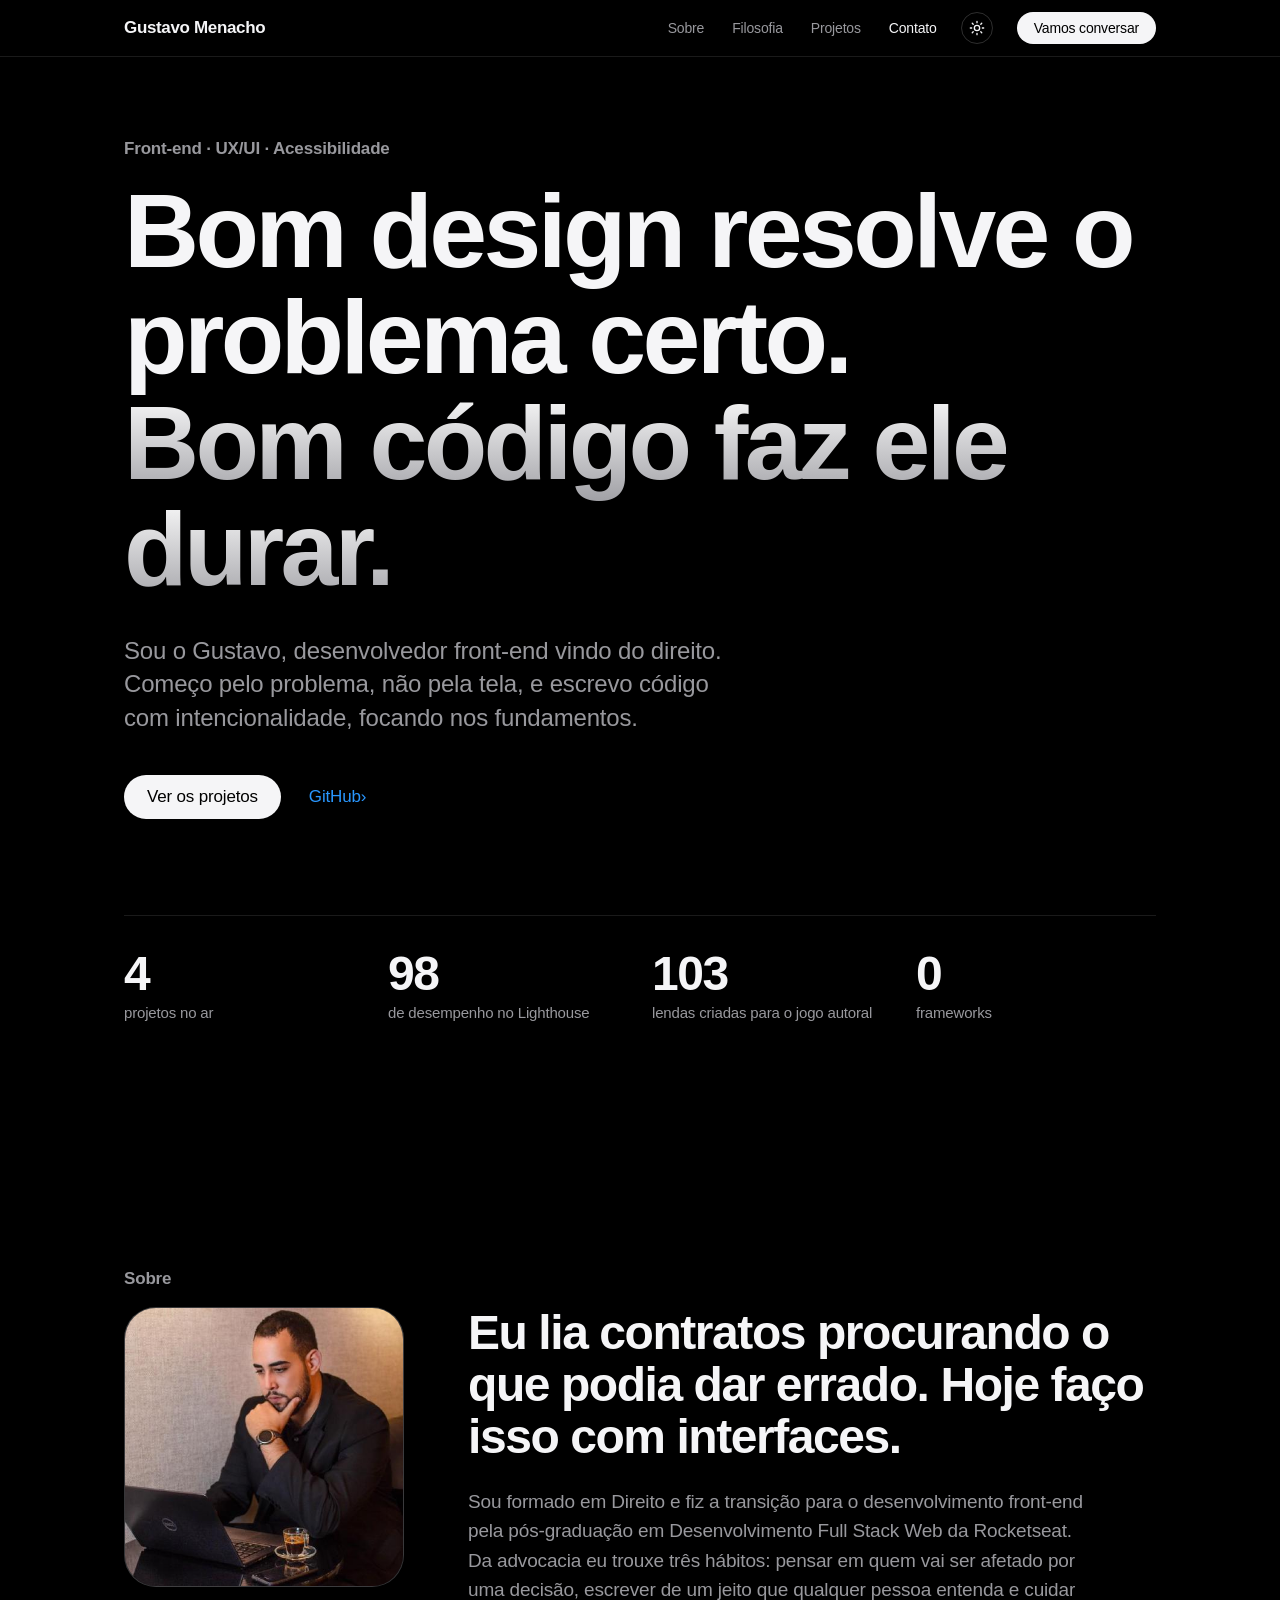
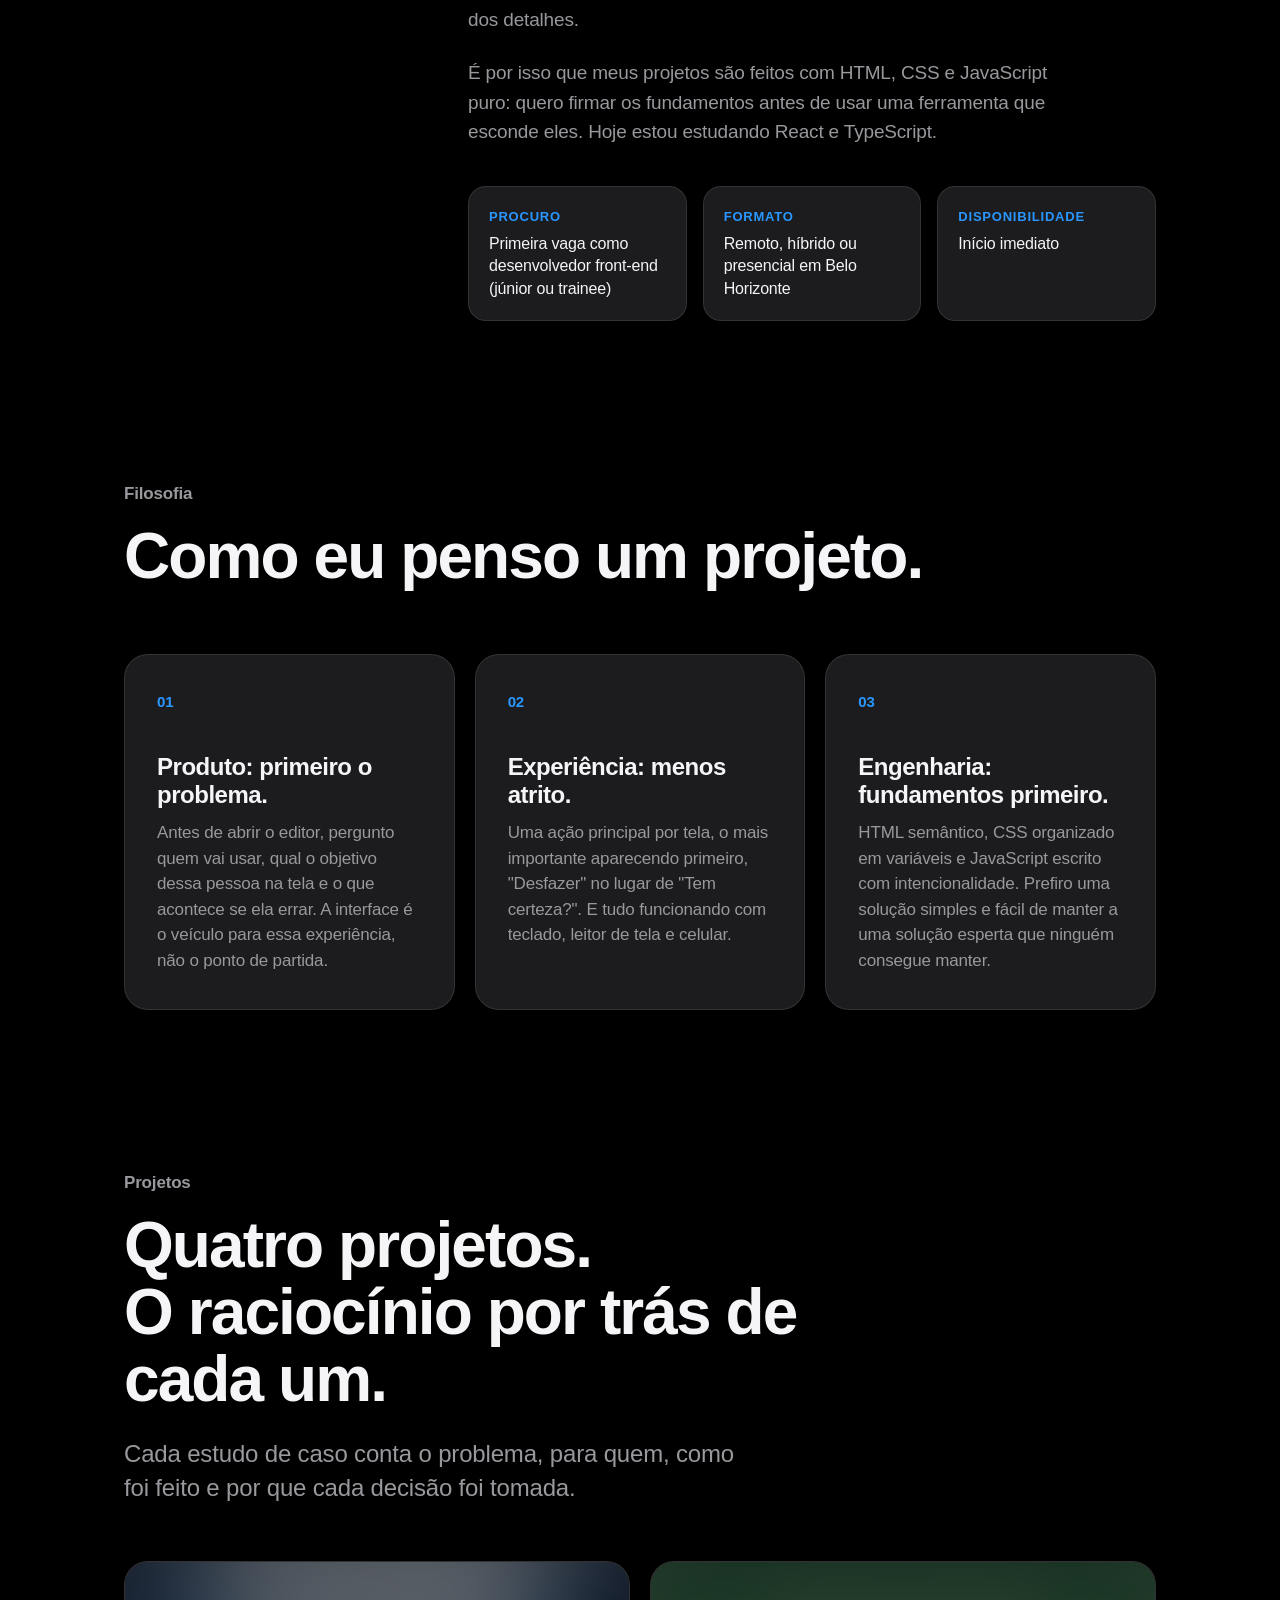
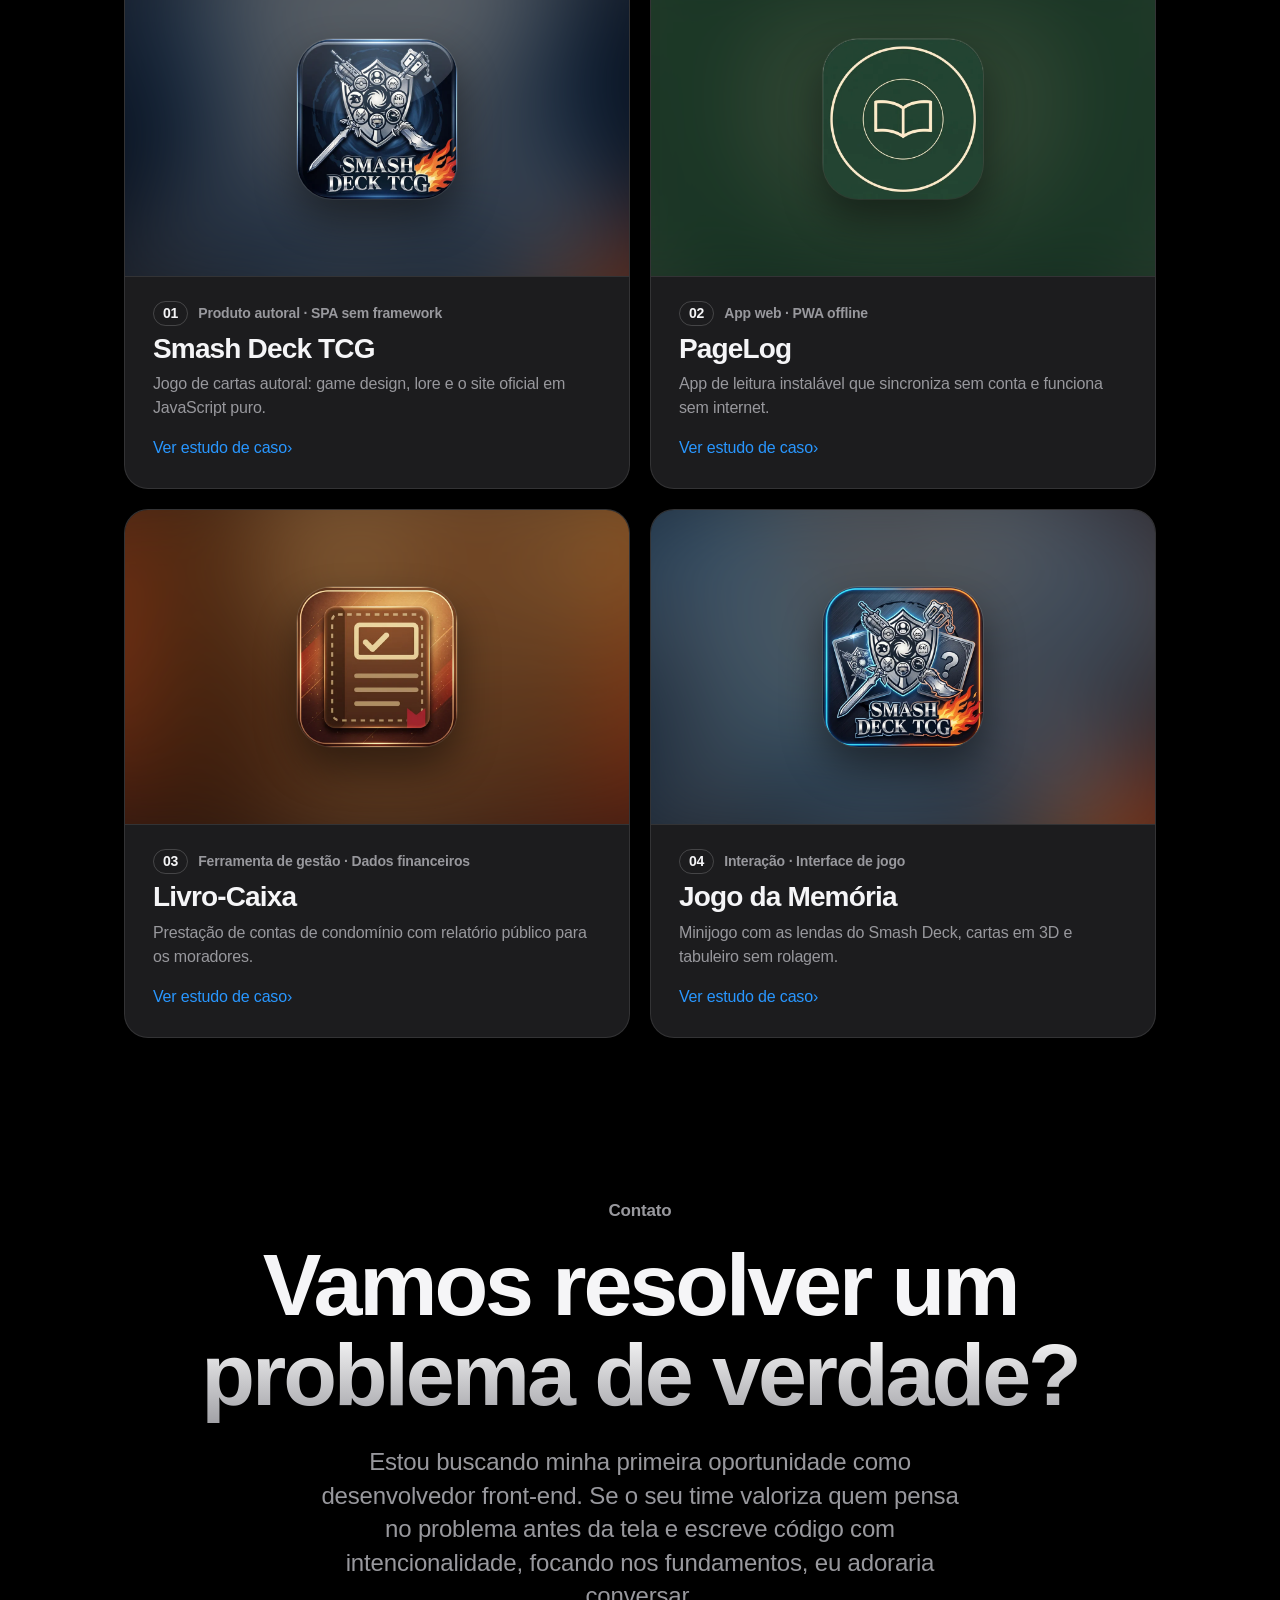
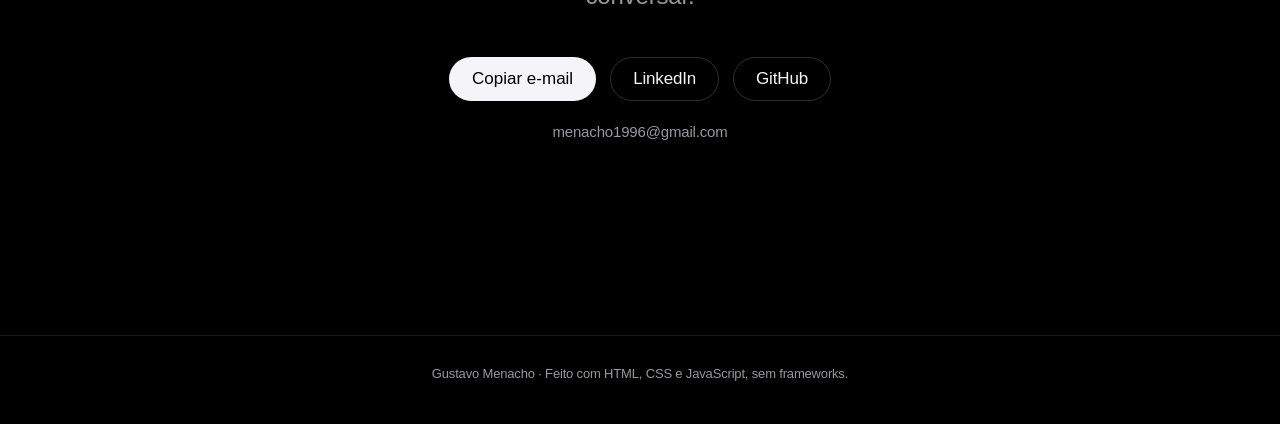
==== commit 227685cb: "ajusta o nome da pós e o formato de trabalho" ====
--- a/index.html
+++ b/index.html
@@ -14,10 +14,10 @@
     <!-- depois de publicar, troque o endereco abaixo pelo endereco real do site -->
     <meta property="og:type" content="website" />
     <meta property="og:locale" content="pt_BR" />
-    <meta property="og:url" content="https://gustavomenacho.netlify.app/" />
+    <meta property="og:url" content="https://gustavomenacho.github.io/portfolio/" />
     <meta property="og:title" content="Gustavo Menacho · Desenvolvedor Front-end" />
     <meta property="og:description" content="Quatro projetos contados pelo problema, pelas decisões e pelos resultados. Do direito ao front-end." />
-    <meta property="og:image" content="https://gustavomenacho.netlify.app/assets/og-imagem.jpg" />
+    <meta property="og:image" content="https://gustavomenacho.github.io/portfolio/assets/og-imagem.jpg" />
     <meta property="og:image:width" content="1200" />
     <meta property="og:image:height" content="630" />
     <meta property="og:image:alt" content="Gustavo Menacho, desenvolvedor front-end, e prévias de quatro projetos" />
@@ -107,7 +107,7 @@
             <h2 id="sobre-titulo" class="sobre-titulo reveal">Eu lia contratos procurando o que podia dar errado. Hoje faço isso com interfaces.</h2>
             <p class="reveal">
               Sou formado em Direito e fiz a transição para o desenvolvimento front-end pela pós-graduação
-              Dev Start. Da advocacia eu trouxe três hábitos: pensar em quem vai ser afetado por uma decisão,
+              em Desenvolvimento Full Stack Web da Rocketseat. Da advocacia eu trouxe três hábitos: pensar em quem vai ser afetado por uma decisão,
               escrever de um jeito que qualquer pessoa entenda e cuidar dos detalhes.
             </p>
             <p class="reveal">
@@ -123,7 +123,7 @@
               </div>
               <div>
                 <dt>Formato</dt>
-                <dd>Remoto ou híbrido</dd>
+                <dd>Remoto, híbrido ou presencial em Belo Horizonte</dd>
               </div>
               <div>
                 <dt>Disponibilidade</dt>
